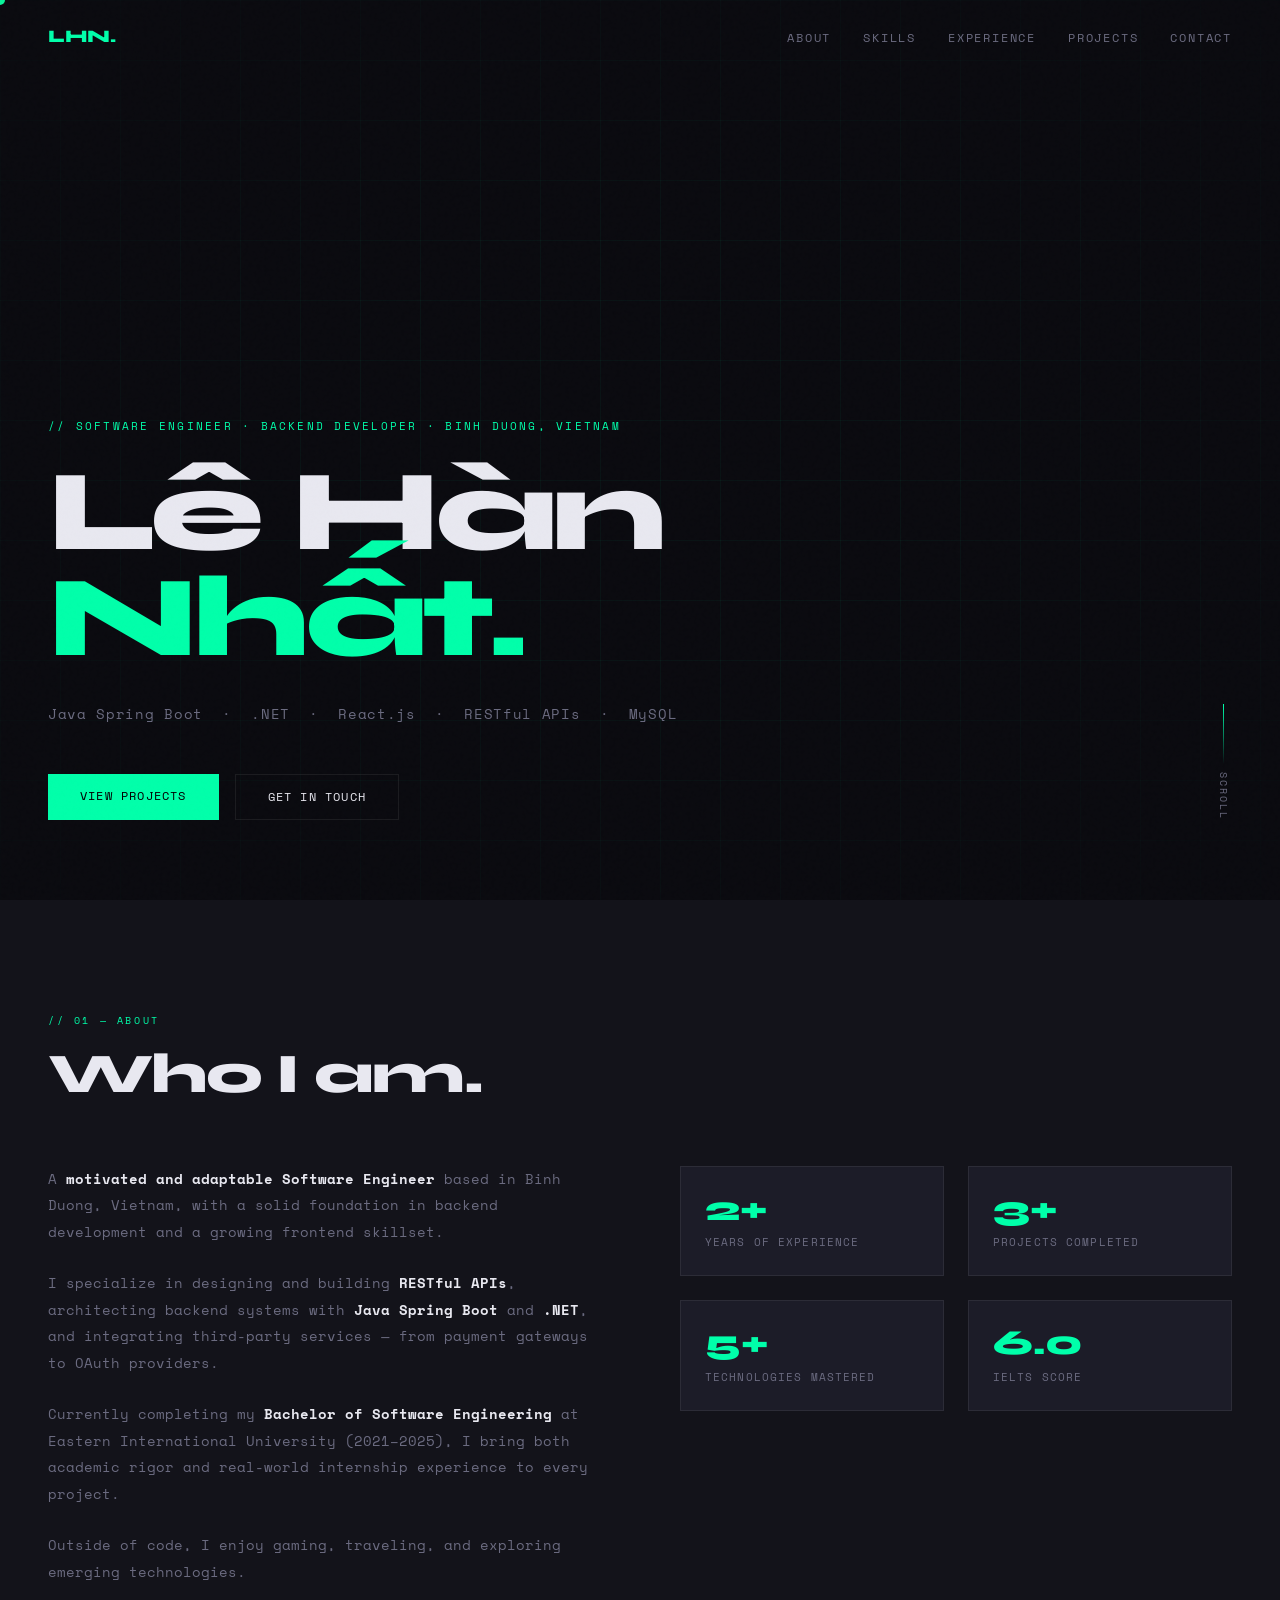
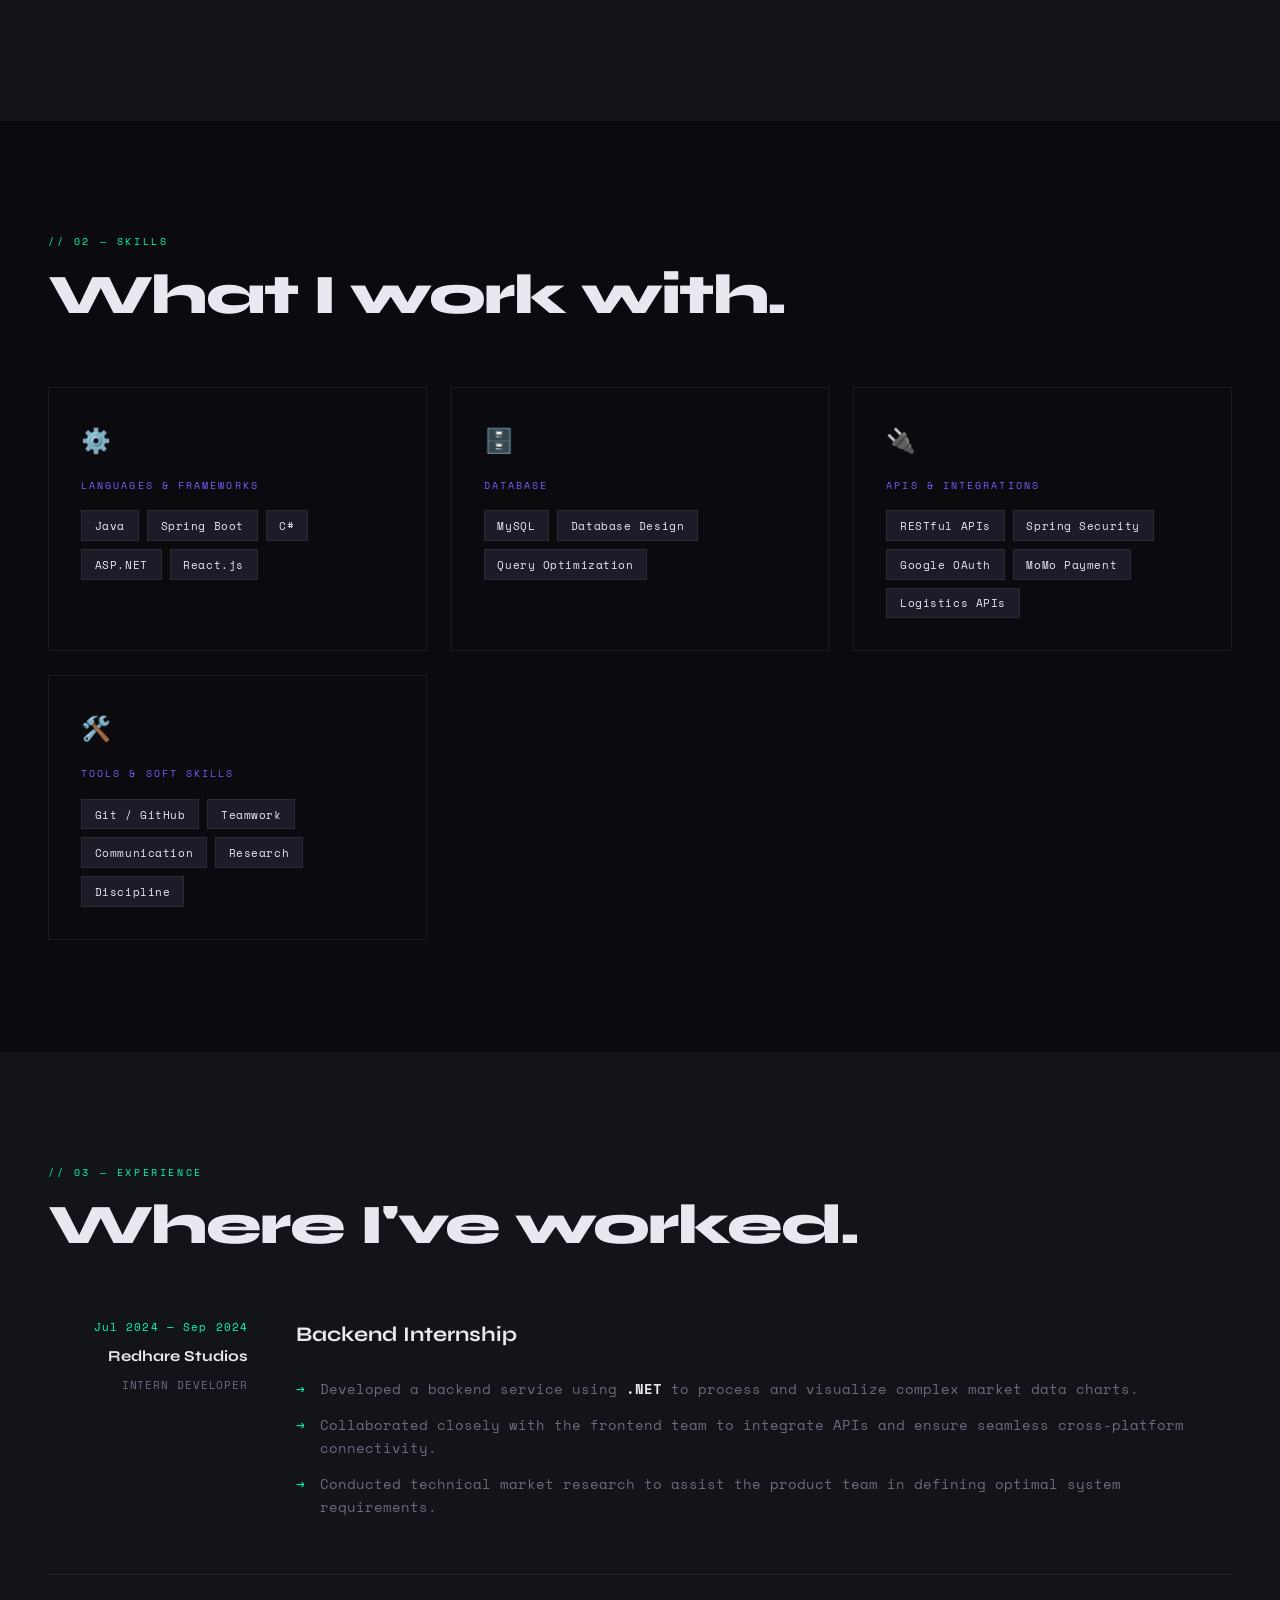
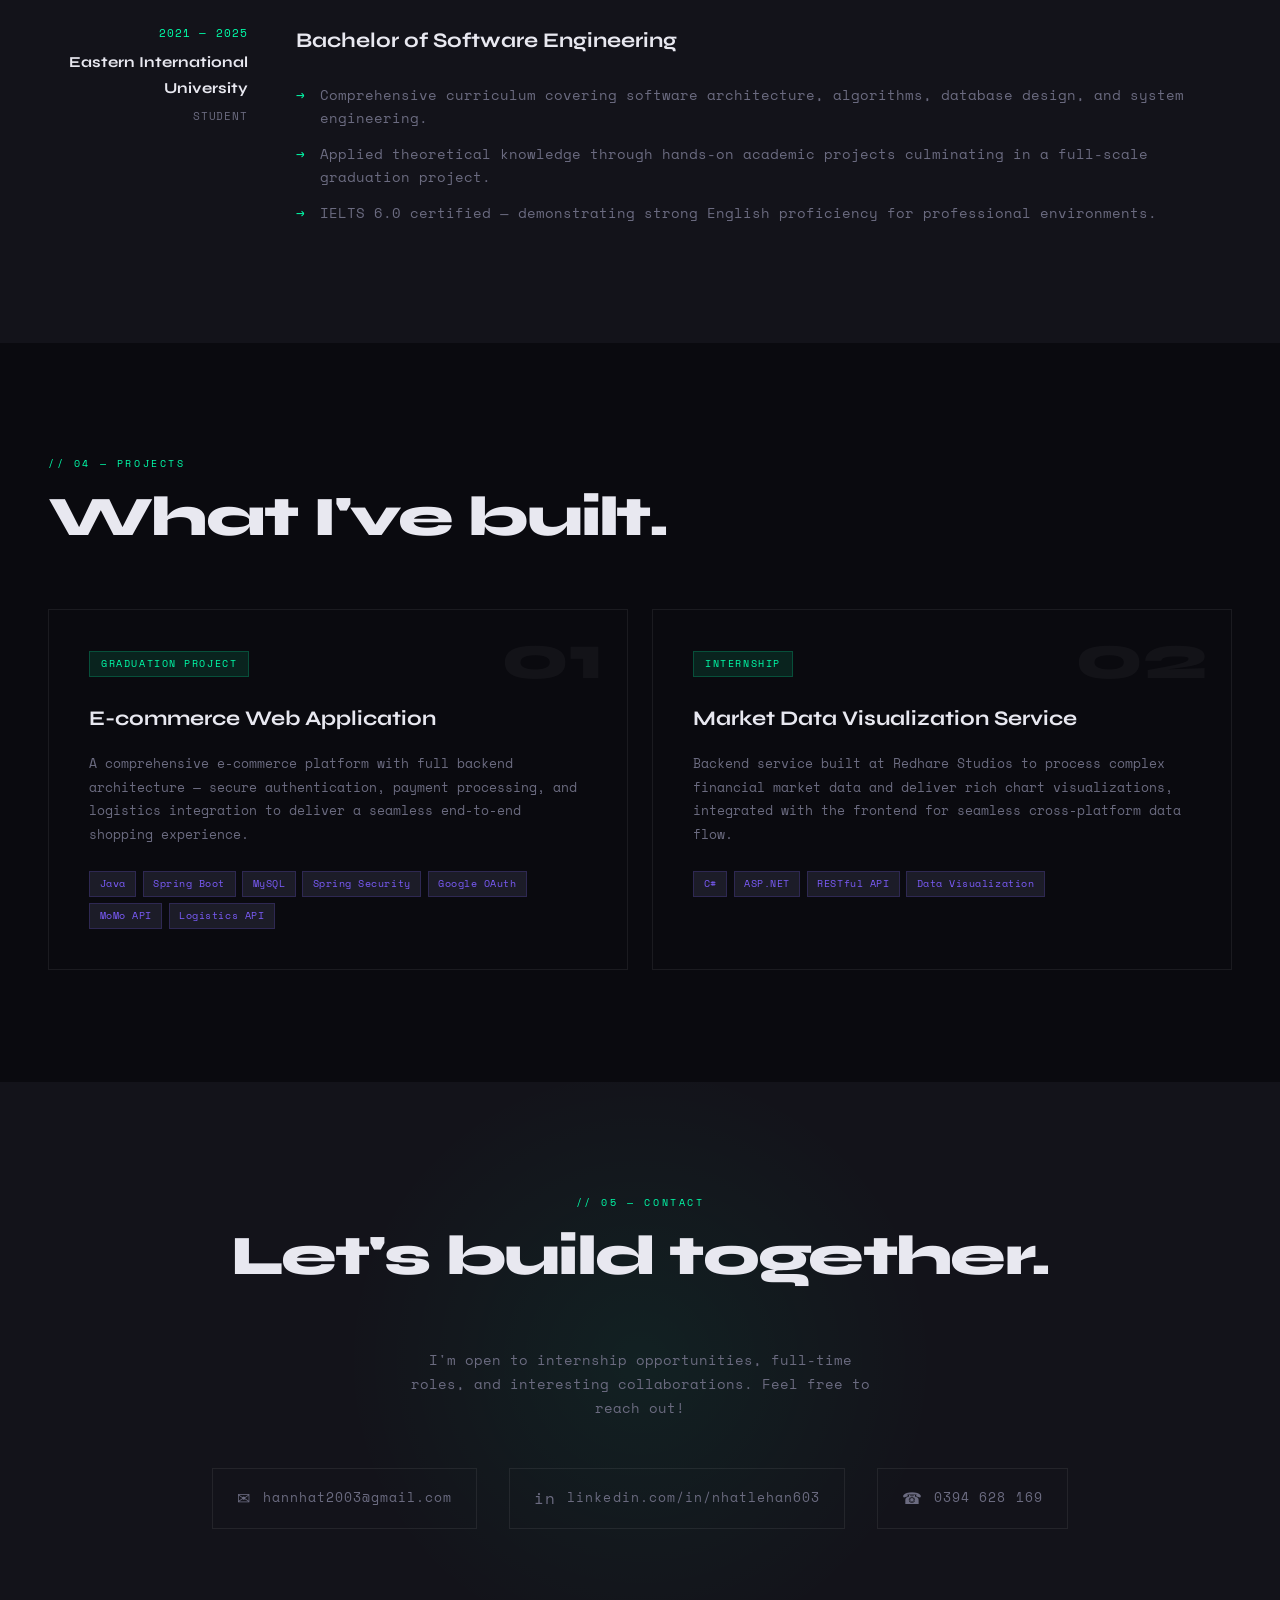
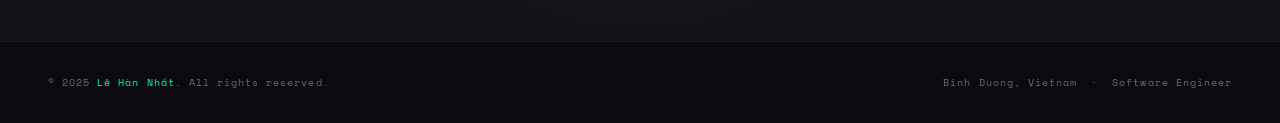
==== portfolio.html @ 04c7b123 "Initial commit of portfolio" ====
<!DOCTYPE html>
<html lang="en">
<head>
<meta charset="UTF-8" />
<meta name="viewport" content="width=device-width, initial-scale=1.0"/>
<title>Lê Hàn Nhất — Backend Developer</title>
<link rel="preconnect" href="https://fonts.googleapis.com"/>
<link rel="preconnect" href="https://fonts.gstatic.com" crossorigin/>
<link href="https://fonts.googleapis.com/css2?family=Syne:wght@400;700;800&family=Space+Mono:ital,wght@0,400;0,700;1,400&display=swap" rel="stylesheet"/>

<style>
  /* ── RESET & BASE ── */
  *, *::before, *::after { margin: 0; padding: 0; box-sizing: border-box; }

  :root {
    --bg: #0a0a0f;
    --surface: #13131a;
    --surface2: #1c1c28;
    --border: rgba(255,255,255,0.07);
    --accent: #00ffaa;
    --accent2: #7b5cfa;
    --text: #e8e8f0;
    --muted: #6b6b80;
    --font-display: 'Syne', sans-serif;
    --font-mono: 'Space Mono', monospace;
  }

  html { scroll-behavior: smooth; }

  body {
    background: var(--bg);
    color: var(--text);
    font-family: var(--font-mono);
    font-size: 14px;
    line-height: 1.7;
    overflow-x: hidden;
  }

  /* ── NOISE TEXTURE ── */
  body::before {
    content: '';
    position: fixed; inset: 0;
    background-image: url("data:image/svg+xml,%3Csvg viewBox='0 0 256 256' xmlns='http://www.w3.org/2000/svg'%3E%3Cfilter id='n'%3E%3CfeTurbulence type='fractalNoise' baseFrequency='0.9' numOctaves='4' stitchTiles='stitch'/%3E%3C/filter%3E%3Crect width='100%25' height='100%25' filter='url(%23n)' opacity='0.04'/%3E%3C/svg%3E");
    pointer-events: none; z-index: 999; opacity: 0.4;
  }

  /* ── CURSOR ── */
  body { cursor: none; }
  #cursor {
    position: fixed; width: 10px; height: 10px;
    border-radius: 50%; background: var(--accent);
    pointer-events: none; z-index: 9999;
    transform: translate(-50%, -50%);
    transition: width .2s, height .2s, background .2s;
    mix-blend-mode: difference;
  }
  #cursor.expand { width: 40px; height: 40px; background: var(--accent2); }

  /* ── NAV ── */
  nav {
    position: fixed; top: 0; left: 0; right: 0; z-index: 100;
    padding: 1.4rem 3rem;
    display: flex; justify-content: space-between; align-items: center;
    border-bottom: 1px solid transparent;
    transition: border-color .4s, background .4s;
  }
  nav.scrolled {
    background: rgba(10,10,15,0.85);
    backdrop-filter: blur(12px);
    border-color: var(--border);
  }
  .nav-logo {
    font-family: var(--font-display);
    font-weight: 800; font-size: 1.1rem;
    color: var(--accent); letter-spacing: -0.02em;
  }
  .nav-links { display: flex; gap: 2rem; list-style: none; }
  .nav-links a {
    color: var(--muted); text-decoration: none; font-size: 0.75rem;
    letter-spacing: 0.15em; text-transform: uppercase;
    transition: color .2s;
  }
  .nav-links a:hover { color: var(--accent); }

  /* ── HERO ── */
  #hero {
    min-height: 100vh;
    display: flex; flex-direction: column; justify-content: flex-end;
    padding: 0 3rem 5rem;
    position: relative; overflow: hidden;
  }

  .hero-grid {
    position: absolute; inset: 0;
    background-image:
      linear-gradient(rgba(0,255,170,0.04) 1px, transparent 1px),
      linear-gradient(90deg, rgba(0,255,170,0.04) 1px, transparent 1px);
    background-size: 60px 60px;
    mask-image: radial-gradient(ellipse 80% 80% at 50% 50%, black 30%, transparent 100%);
  }

  .hero-tag {
    font-size: 0.7rem; letter-spacing: 0.2em; color: var(--accent);
    text-transform: uppercase; margin-bottom: 1.5rem;
    opacity: 0; animation: fadeUp .6s .2s forwards;
  }

  .hero-name {
    font-family: var(--font-display);
    font-weight: 800; font-size: clamp(3.5rem, 9vw, 8rem);
    line-height: 0.92; letter-spacing: -0.04em;
    opacity: 0; animation: fadeUp .7s .4s forwards;
  }
  .hero-name .line2 { color: var(--accent); }

  .hero-role {
    margin-top: 2rem;
    font-size: 0.85rem; color: var(--muted); letter-spacing: 0.05em;
    opacity: 0; animation: fadeUp .7s .6s forwards;
  }

  .hero-cta {
    margin-top: 3rem;
    display: flex; gap: 1rem; flex-wrap: wrap;
    opacity: 0; animation: fadeUp .7s .8s forwards;
  }
  .btn {
    padding: 0.75rem 2rem;
    font-family: var(--font-mono); font-size: 0.75rem;
    letter-spacing: 0.1em; text-transform: uppercase;
    text-decoration: none; border: none; cursor: none;
    transition: all .25s;
  }
  .btn-primary {
    background: var(--accent); color: #000;
  }
  .btn-primary:hover { background: #fff; }
  .btn-outline {
    background: transparent; color: var(--text);
    border: 1px solid var(--border);
  }
  .btn-outline:hover { border-color: var(--accent); color: var(--accent); }

  .hero-scroll {
    position: absolute; right: 3rem; bottom: 5rem;
    display: flex; flex-direction: column; align-items: center; gap: 0.5rem;
    opacity: 0; animation: fadeUp .7s 1.2s forwards;
  }
  .hero-scroll span {
    font-size: 0.6rem; letter-spacing: 0.2em; color: var(--muted);
    writing-mode: vertical-rl; text-transform: uppercase;
  }
  .scroll-line {
    width: 1px; height: 60px;
    background: linear-gradient(to bottom, var(--accent), transparent);
    animation: scrollPulse 2s infinite;
  }

  /* ── SECTION COMMON ── */
  section { padding: 7rem 3rem; }
  .section-label {
    font-size: 0.65rem; letter-spacing: 0.25em; color: var(--accent);
    text-transform: uppercase; margin-bottom: 1rem;
  }
  .section-title {
    font-family: var(--font-display);
    font-weight: 800; font-size: clamp(2rem, 5vw, 3.5rem);
    letter-spacing: -0.03em; line-height: 1;
    margin-bottom: 4rem;
  }

  /* ── ABOUT ── */
  #about { background: var(--surface); }
  .about-grid {
    display: grid;
    grid-template-columns: 1fr 1fr;
    gap: 5rem; align-items: start;
  }
  .about-text p {
    color: var(--muted); line-height: 1.9; margin-bottom: 1.5rem;
    font-size: 0.88rem;
  }
  .about-text p strong { color: var(--text); }

  .about-stats {
    display: grid; grid-template-columns: 1fr 1fr; gap: 1.5rem;
  }
  .stat-card {
    padding: 1.5rem;
    border: 1px solid var(--border);
    background: var(--surface2);
    position: relative; overflow: hidden;
    transition: border-color .3s;
  }
  .stat-card::before {
    content: '';
    position: absolute; top: 0; left: 0; right: 0; height: 2px;
    background: linear-gradient(90deg, var(--accent), var(--accent2));
    transform: scaleX(0); transition: transform .3s;
    transform-origin: left;
  }
  .stat-card:hover::before { transform: scaleX(1); }
  .stat-card:hover { border-color: rgba(0,255,170,0.2); }
  .stat-num {
    font-family: var(--font-display); font-weight: 800;
    font-size: 2.2rem; color: var(--accent); line-height: 1;
    margin-bottom: 0.4rem;
  }
  .stat-label { font-size: 0.7rem; color: var(--muted); letter-spacing: 0.1em; text-transform: uppercase; }

  /* ── SKILLS ── */
  #skills { background: var(--bg); }
  .skills-grid {
    display: grid;
    grid-template-columns: repeat(auto-fit, minmax(280px, 1fr));
    gap: 1.5rem;
  }
  .skill-group {
    border: 1px solid var(--border);
    padding: 2rem;
    position: relative; overflow: hidden;
    transition: border-color .3s, transform .3s;
  }
  .skill-group:hover {
    border-color: rgba(123,92,250,0.4);
    transform: translateY(-4px);
  }
  .skill-group-icon {
    font-size: 1.5rem; margin-bottom: 1rem;
  }
  .skill-group-label {
    font-size: 0.65rem; letter-spacing: 0.2em; color: var(--accent2);
    text-transform: uppercase; margin-bottom: 1rem;
  }
  .skill-tags { display: flex; flex-wrap: wrap; gap: 0.5rem; }
  .tag {
    padding: 0.3rem 0.8rem;
    background: var(--surface2);
    border: 1px solid var(--border);
    font-size: 0.7rem; color: var(--text);
    letter-spacing: 0.05em;
    transition: background .2s, border-color .2s, color .2s;
  }
  .tag:hover {
    background: rgba(0,255,170,0.1);
    border-color: var(--accent); color: var(--accent);
  }

  /* ── EXPERIENCE ── */
  #experience { background: var(--surface); }
  .exp-item {
    display: grid; grid-template-columns: 200px 1fr;
    gap: 3rem; margin-bottom: 3rem;
    padding-bottom: 3rem; border-bottom: 1px solid var(--border);
  }
  .exp-item:last-child { border-bottom: none; margin-bottom: 0; padding-bottom: 0; }
  .exp-meta { text-align: right; }
  .exp-date {
    font-size: 0.7rem; color: var(--accent);
    letter-spacing: 0.1em; margin-bottom: 0.5rem;
  }
  .exp-company {
    font-family: var(--font-display); font-weight: 700;
    font-size: 0.95rem; color: var(--text);
  }
  .exp-role {
    font-size: 0.7rem; color: var(--muted); margin-top: 0.3rem;
    letter-spacing: 0.08em; text-transform: uppercase;
  }
  .exp-content h3 {
    font-family: var(--font-display); font-weight: 700;
    font-size: 1.3rem; margin-bottom: 1.2rem; color: var(--text);
  }
  .exp-content ul { list-style: none; }
  .exp-content ul li {
    color: var(--muted); font-size: 0.85rem;
    padding: 0.4rem 0 0.4rem 1.5rem;
    position: relative;
  }
  .exp-content ul li::before {
    content: '→'; color: var(--accent);
    position: absolute; left: 0;
  }

  /* ── PROJECTS ── */
  #projects { background: var(--bg); }
  .projects-grid {
    display: grid; grid-template-columns: repeat(auto-fit, minmax(320px, 1fr));
    gap: 1.5rem;
  }
  .project-card {
    border: 1px solid var(--border);
    padding: 2.5rem;
    position: relative; overflow: hidden;
    transition: transform .3s, border-color .3s;
  }
  .project-card::after {
    content: '';
    position: absolute; inset: 0;
    background: linear-gradient(135deg, rgba(0,255,170,0.04), rgba(123,92,250,0.04));
    opacity: 0; transition: opacity .3s;
  }
  .project-card:hover { transform: translateY(-6px); border-color: rgba(0,255,170,0.25); }
  .project-card:hover::after { opacity: 1; }
  .project-num {
    font-size: 4rem; font-weight: 800;
    color: rgba(255,255,255,0.04);
    font-family: var(--font-display);
    position: absolute; top: 1rem; right: 1.5rem;
    line-height: 1;
  }
  .project-badge {
    display: inline-block;
    padding: 0.2rem 0.7rem;
    background: rgba(0,255,170,0.1);
    border: 1px solid rgba(0,255,170,0.2);
    color: var(--accent); font-size: 0.65rem;
    letter-spacing: 0.15em; text-transform: uppercase;
    margin-bottom: 1.5rem;
  }
  .project-title {
    font-family: var(--font-display); font-weight: 700;
    font-size: 1.3rem; margin-bottom: 1rem; color: var(--text);
  }
  .project-desc {
    color: var(--muted); font-size: 0.82rem; line-height: 1.8;
    margin-bottom: 1.5rem;
  }
  .project-tech { display: flex; flex-wrap: wrap; gap: 0.4rem; }
  .tech-chip {
    padding: 0.2rem 0.6rem;
    background: var(--surface2);
    font-size: 0.65rem; color: var(--accent2);
    letter-spacing: 0.05em;
    border: 1px solid rgba(123,92,250,0.2);
  }

  /* ── CONTACT ── */
  #contact {
    background: var(--surface);
    text-align: center;
    position: relative; overflow: hidden;
  }
  .contact-glow {
    position: absolute;
    width: 600px; height: 600px;
    border-radius: 50%;
    background: radial-gradient(circle, rgba(0,255,170,0.06) 0%, transparent 70%);
    top: 50%; left: 50%; transform: translate(-50%, -50%);
    pointer-events: none;
  }
  .contact-links {
    display: flex; gap: 2rem; justify-content: center;
    flex-wrap: wrap; margin-top: 3rem;
  }
  .contact-link {
    display: flex; align-items: center; gap: 0.7rem;
    text-decoration: none; color: var(--muted);
    font-size: 0.8rem; letter-spacing: 0.08em;
    transition: color .2s;
    padding: 1rem 1.5rem;
    border: 1px solid var(--border);
    transition: border-color .2s, color .2s;
  }
  .contact-link:hover { color: var(--accent); border-color: rgba(0,255,170,0.3); }
  .contact-link .icon { font-size: 1rem; }

  /* ── FOOTER ── */
  footer {
    padding: 2rem 3rem;
    border-top: 1px solid var(--border);
    display: flex; justify-content: space-between; align-items: center;
    font-size: 0.65rem; color: var(--muted); letter-spacing: 0.1em;
  }
  footer span { color: var(--accent); }

  /* ── ANIMATIONS ── */
  @keyframes fadeUp {
    from { opacity: 0; transform: translateY(30px); }
    to   { opacity: 1; transform: translateY(0); }
  }
  @keyframes scrollPulse {
    0%, 100% { opacity: 1; }
    50%       { opacity: 0.3; }
  }

  /* ── REVEAL ON SCROLL ── */
  .reveal {
    opacity: 0; transform: translateY(40px);
    transition: opacity .7s ease, transform .7s ease;
  }
  .reveal.visible { opacity: 1; transform: translateY(0); }

  /* ── RESPONSIVE ── */
  @media (max-width: 768px) {
    nav { padding: 1.2rem 1.5rem; }
    .nav-links { display: none; }
    section { padding: 5rem 1.5rem; }
    #hero { padding: 0 1.5rem 4rem; }
    .about-grid { grid-template-columns: 1fr; gap: 3rem; }
    .exp-item { grid-template-columns: 1fr; gap: 1rem; }
    .exp-meta { text-align: left; }
    footer { flex-direction: column; gap: 0.5rem; text-align: center; }
    .hero-scroll { display: none; }
  }
</style>
</head>
<body>

<!-- Custom cursor -->
<div id="cursor"></div>

<!-- NAV -->
<nav id="navbar">
  <div class="nav-logo">LHN.</div>
  <ul class="nav-links">
    <li><a href="#about">About</a></li>
    <li><a href="#skills">Skills</a></li>
    <li><a href="#experience">Experience</a></li>
    <li><a href="#projects">Projects</a></li>
    <li><a href="#contact">Contact</a></li>
  </ul>
</nav>

<!-- HERO -->
<section id="hero">
  <div class="hero-grid"></div>

  <p class="hero-tag">// Software Engineer · Backend Developer · Binh Duong, Vietnam</p>

  <h1 class="hero-name">
    Lê Hàn<br>
    <span class="line2">Nhất.</span>
  </h1>

  <p class="hero-role">
    Java Spring Boot &nbsp;·&nbsp; .NET &nbsp;·&nbsp; React.js &nbsp;·&nbsp; RESTful APIs &nbsp;·&nbsp; MySQL
  </p>

  <div class="hero-cta">
    <a href="#projects" class="btn btn-primary">View Projects</a>
    <a href="#contact" class="btn btn-outline">Get In Touch</a>
  </div>

  <div class="hero-scroll">
    <div class="scroll-line"></div>
    <span>Scroll</span>
  </div>
</section>

<!-- ABOUT -->
<section id="about">
  <p class="section-label reveal">// 01 — About</p>
  <h2 class="section-title reveal">Who I am.</h2>

  <div class="about-grid">
    <div class="about-text reveal">
      <p>
        A <strong>motivated and adaptable Software Engineer</strong> based in Binh Duong, Vietnam,
        with a solid foundation in backend development and a growing frontend skillset.
      </p>
      <p>
        I specialize in designing and building <strong>RESTful APIs</strong>,
        architecting backend systems with <strong>Java Spring Boot</strong> and <strong>.NET</strong>,
        and integrating third-party services — from payment gateways to OAuth providers.
      </p>
      <p>
        Currently completing my <strong>Bachelor of Software Engineering</strong> at
        Eastern International University (2021–2025), I bring both academic rigor
        and real-world internship experience to every project.
      </p>
      <p>
        Outside of code, I enjoy gaming, traveling, and exploring emerging technologies.
      </p>
    </div>

    <div class="about-stats reveal">
      <div class="stat-card">
        <div class="stat-num">2+</div>
        <div class="stat-label">Years of Experience</div>
      </div>
      <div class="stat-card">
        <div class="stat-num">3+</div>
        <div class="stat-label">Projects Completed</div>
      </div>
      <div class="stat-card">
        <div class="stat-num">5+</div>
        <div class="stat-label">Technologies Mastered</div>
      </div>
      <div class="stat-card">
        <div class="stat-num">6.0</div>
        <div class="stat-label">IELTS Score</div>
      </div>
    </div>
  </div>
</section>

<!-- SKILLS -->
<section id="skills">
  <p class="section-label reveal">// 02 — Skills</p>
  <h2 class="section-title reveal">What I work with.</h2>

  <div class="skills-grid">
    <div class="skill-group reveal">
      <div class="skill-group-icon">⚙️</div>
      <p class="skill-group-label">Languages & Frameworks</p>
      <div class="skill-tags">
        <span class="tag">Java</span>
        <span class="tag">Spring Boot</span>
        <span class="tag">C#</span>
        <span class="tag">ASP.NET</span>
        <span class="tag">React.js</span>
      </div>
    </div>
    <div class="skill-group reveal">
      <div class="skill-group-icon">🗄️</div>
      <p class="skill-group-label">Database</p>
      <div class="skill-tags">
        <span class="tag">MySQL</span>
        <span class="tag">Database Design</span>
        <span class="tag">Query Optimization</span>
      </div>
    </div>
    <div class="skill-group reveal">
      <div class="skill-group-icon">🔌</div>
      <p class="skill-group-label">APIs & Integrations</p>
      <div class="skill-tags">
        <span class="tag">RESTful APIs</span>
        <span class="tag">Spring Security</span>
        <span class="tag">Google OAuth</span>
        <span class="tag">MoMo Payment</span>
        <span class="tag">Logistics APIs</span>
      </div>
    </div>
    <div class="skill-group reveal">
      <div class="skill-group-icon">🛠️</div>
      <p class="skill-group-label">Tools & Soft Skills</p>
      <div class="skill-tags">
        <span class="tag">Git / GitHub</span>
        <span class="tag">Teamwork</span>
        <span class="tag">Communication</span>
        <span class="tag">Research</span>
        <span class="tag">Discipline</span>
      </div>
    </div>
  </div>
</section>

<!-- EXPERIENCE -->
<section id="experience">
  <p class="section-label reveal">// 03 — Experience</p>
  <h2 class="section-title reveal">Where I've worked.</h2>

  <div class="exp-item reveal">
    <div class="exp-meta">
      <div class="exp-date">Jul 2024 — Sep 2024</div>
      <div class="exp-company">Redhare Studios</div>
      <div class="exp-role">Intern Developer</div>
    </div>
    <div class="exp-content">
      <h3>Backend Internship</h3>
      <ul>
        <li>Developed a backend service using <strong style="color:var(--text)">.NET</strong> to process and visualize complex market data charts.</li>
        <li>Collaborated closely with the frontend team to integrate APIs and ensure seamless cross-platform connectivity.</li>
        <li>Conducted technical market research to assist the product team in defining optimal system requirements.</li>
      </ul>
    </div>
  </div>

  <div class="exp-item reveal">
    <div class="exp-meta">
      <div class="exp-date">2021 — 2025</div>
      <div class="exp-company">Eastern International University</div>
      <div class="exp-role">Student</div>
    </div>
    <div class="exp-content">
      <h3>Bachelor of Software Engineering</h3>
      <ul>
        <li>Comprehensive curriculum covering software architecture, algorithms, database design, and system engineering.</li>
        <li>Applied theoretical knowledge through hands-on academic projects culminating in a full-scale graduation project.</li>
        <li>IELTS 6.0 certified — demonstrating strong English proficiency for professional environments.</li>
      </ul>
    </div>
  </div>
</section>

<!-- PROJECTS -->
<section id="projects">
  <p class="section-label reveal">// 04 — Projects</p>
  <h2 class="section-title reveal">What I've built.</h2>

  <div class="projects-grid">
    <div class="project-card reveal">
      <div class="project-num">01</div>
      <div class="project-badge">Graduation Project</div>
      <h3 class="project-title">E-commerce Web Application</h3>
      <p class="project-desc">
        A comprehensive e-commerce platform with full backend architecture —
        secure authentication, payment processing, and logistics integration
        to deliver a seamless end-to-end shopping experience.
      </p>
      <div class="project-tech">
        <span class="tech-chip">Java</span>
        <span class="tech-chip">Spring Boot</span>
        <span class="tech-chip">MySQL</span>
        <span class="tech-chip">Spring Security</span>
        <span class="tech-chip">Google OAuth</span>
        <span class="tech-chip">MoMo API</span>
        <span class="tech-chip">Logistics API</span>
      </div>
    </div>

    <div class="project-card reveal">
      <div class="project-num">02</div>
      <div class="project-badge">Internship</div>
      <h3 class="project-title">Market Data Visualization Service</h3>
      <p class="project-desc">
        Backend service built at Redhare Studios to process complex financial
        market data and deliver rich chart visualizations, integrated with the
        frontend for seamless cross-platform data flow.
      </p>
      <div class="project-tech">
        <span class="tech-chip">C#</span>
        <span class="tech-chip">ASP.NET</span>
        <span class="tech-chip">RESTful API</span>
        <span class="tech-chip">Data Visualization</span>
      </div>
    </div>
  </div>
</section>

<!-- CONTACT -->
<section id="contact">
  <div class="contact-glow"></div>
  <p class="section-label reveal">// 05 — Contact</p>
  <h2 class="section-title reveal">Let's build together.</h2>
  <p class="reveal" style="color:var(--muted); font-size:0.88rem; max-width:480px; margin:0 auto;">
    I'm open to internship opportunities, full-time roles, and interesting collaborations.
    Feel free to reach out!
  </p>

  <div class="contact-links reveal">
    <a href="mailto:hannhat2003@gmail.com" class="contact-link">
      <span class="icon">✉</span>
      hannhat2003@gmail.com
    </a>
    <a href="https://www.linkedin.com/in/nhatlehan603" target="_blank" class="contact-link">
      <span class="icon">in</span>
      linkedin.com/in/nhatlehan603
    </a>
    <a href="tel:0394628169" class="contact-link">
      <span class="icon">☎</span>
      0394 628 169
    </a>
  </div>
</section>

<!-- FOOTER -->
<footer>
  <div>© 2025 <span>Lê Hàn Nhất</span>. All rights reserved.</div>
  <div>Binh Duong, Vietnam &nbsp;·&nbsp; Software Engineer</div>
</footer>

<script>
  // Custom cursor
  const cursor = document.getElementById('cursor');
  document.addEventListener('mousemove', e => {
    cursor.style.left = e.clientX + 'px';
    cursor.style.top  = e.clientY + 'px';
  });
  document.querySelectorAll('a, .btn, .tag, .skill-group, .project-card, .stat-card').forEach(el => {
    el.addEventListener('mouseenter', () => cursor.classList.add('expand'));
    el.addEventListener('mouseleave', () => cursor.classList.remove('expand'));
  });

  // Nav scroll
  const navbar = document.getElementById('navbar');
  window.addEventListener('scroll', () => {
    navbar.classList.toggle('scrolled', window.scrollY > 40);
  });

  // Scroll reveal
  const reveals = document.querySelectorAll('.reveal');
  const observer = new IntersectionObserver(entries => {
    entries.forEach((entry, i) => {
      if (entry.isIntersecting) {
        setTimeout(() => entry.target.classList.add('visible'), i * 80);
        observer.unobserve(entry.target);
      }
    });
  }, { threshold: 0.1 });
  reveals.forEach(el => observer.observe(el));
</script>
</body>
</html>
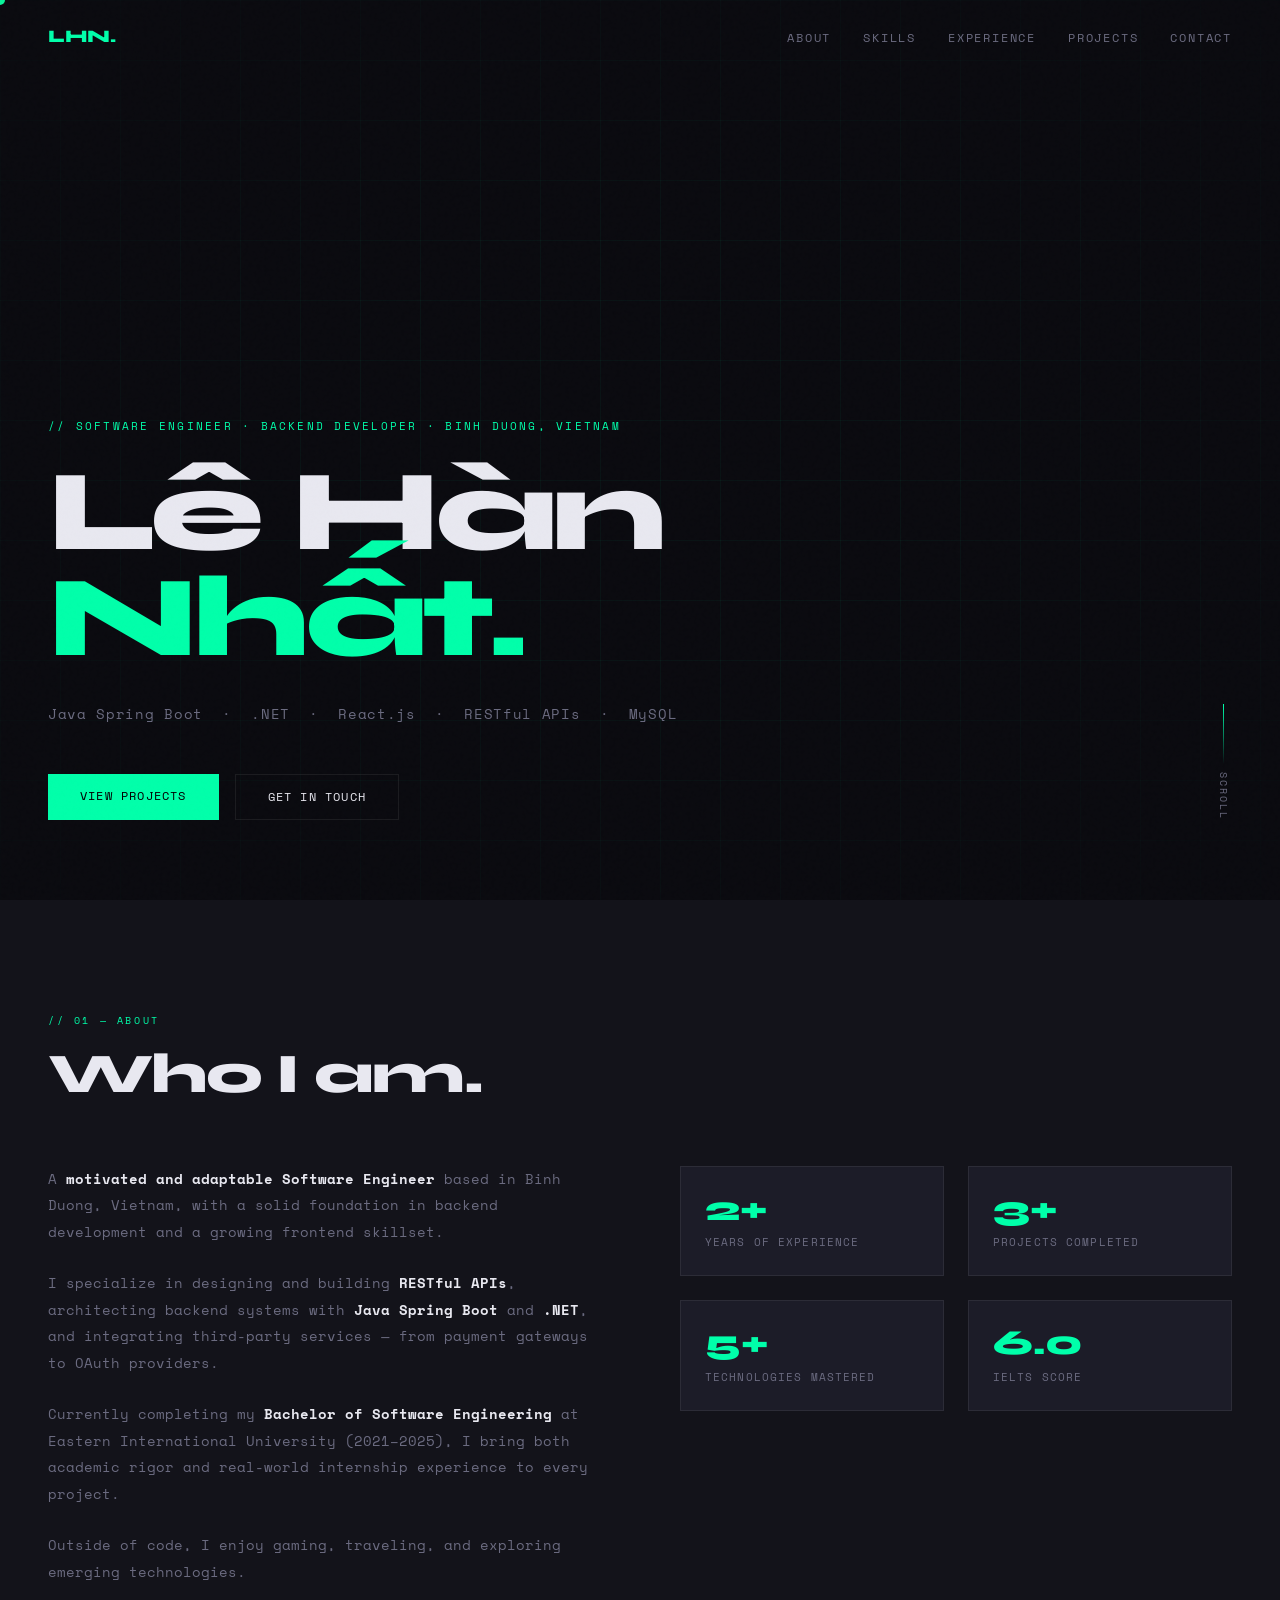
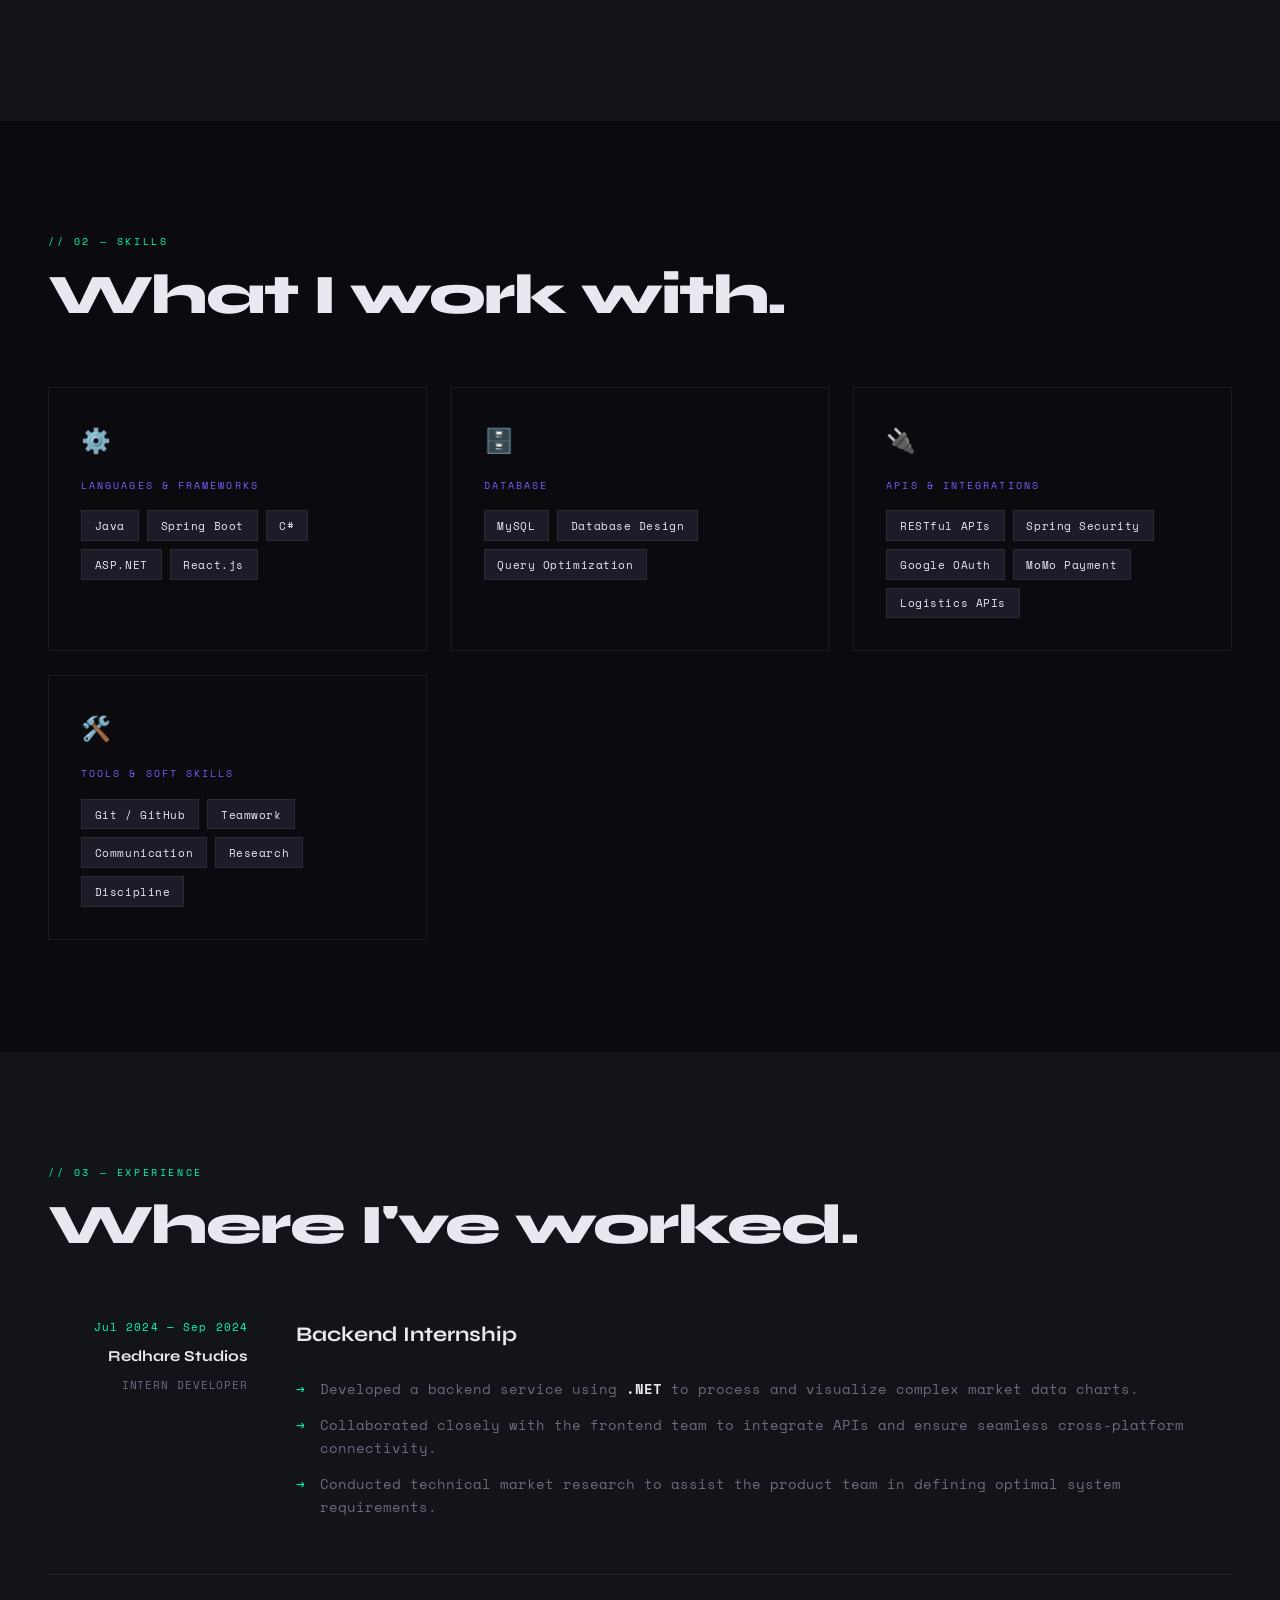
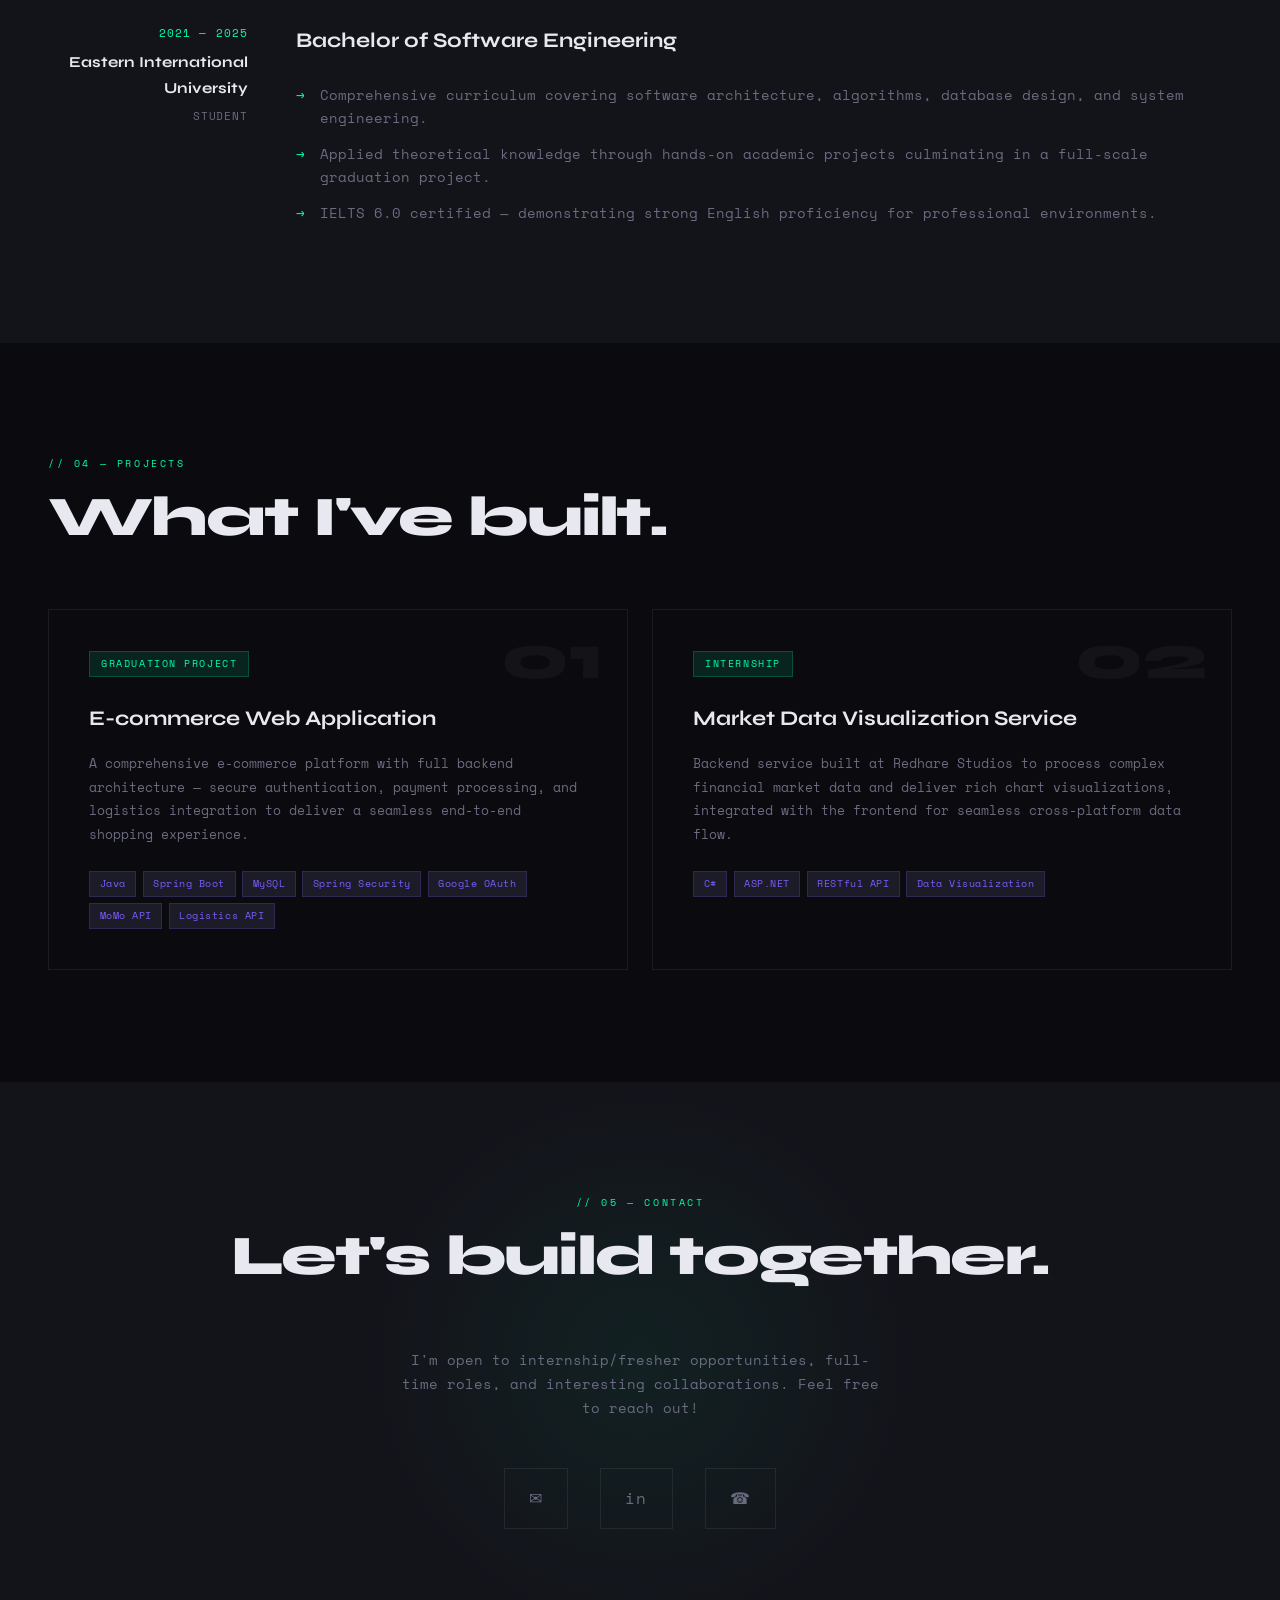
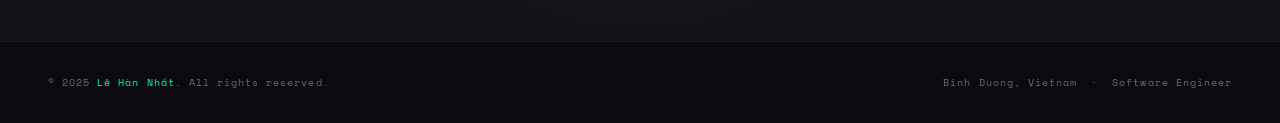
==== commit d2504018: "Replace code changes" ====
--- a/portfolio.html
+++ b/portfolio.html
@@ -635,22 +635,22 @@
   <p class="section-label reveal">// 05 — Contact</p>
   <h2 class="section-title reveal">Let's build together.</h2>
   <p class="reveal" style="color:var(--muted); font-size:0.88rem; max-width:480px; margin:0 auto;">
-    I'm open to internship opportunities, full-time roles, and interesting collaborations.
+    I'm open to internship/fresher opportunities, full-time roles, and interesting collaborations.
     Feel free to reach out!
   </p>
 
   <div class="contact-links reveal">
     <a href="mailto:hannhat2003@gmail.com" class="contact-link">
       <span class="icon">✉</span>
-      hannhat2003@gmail.com
+      
     </a>
     <a href="https://www.linkedin.com/in/nhatlehan603" target="_blank" class="contact-link">
       <span class="icon">in</span>
-      linkedin.com/in/nhatlehan603
+      
     </a>
     <a href="tel:0394628169" class="contact-link">
       <span class="icon">☎</span>
-      0394 628 169
+      
     </a>
   </div>
 </section>
